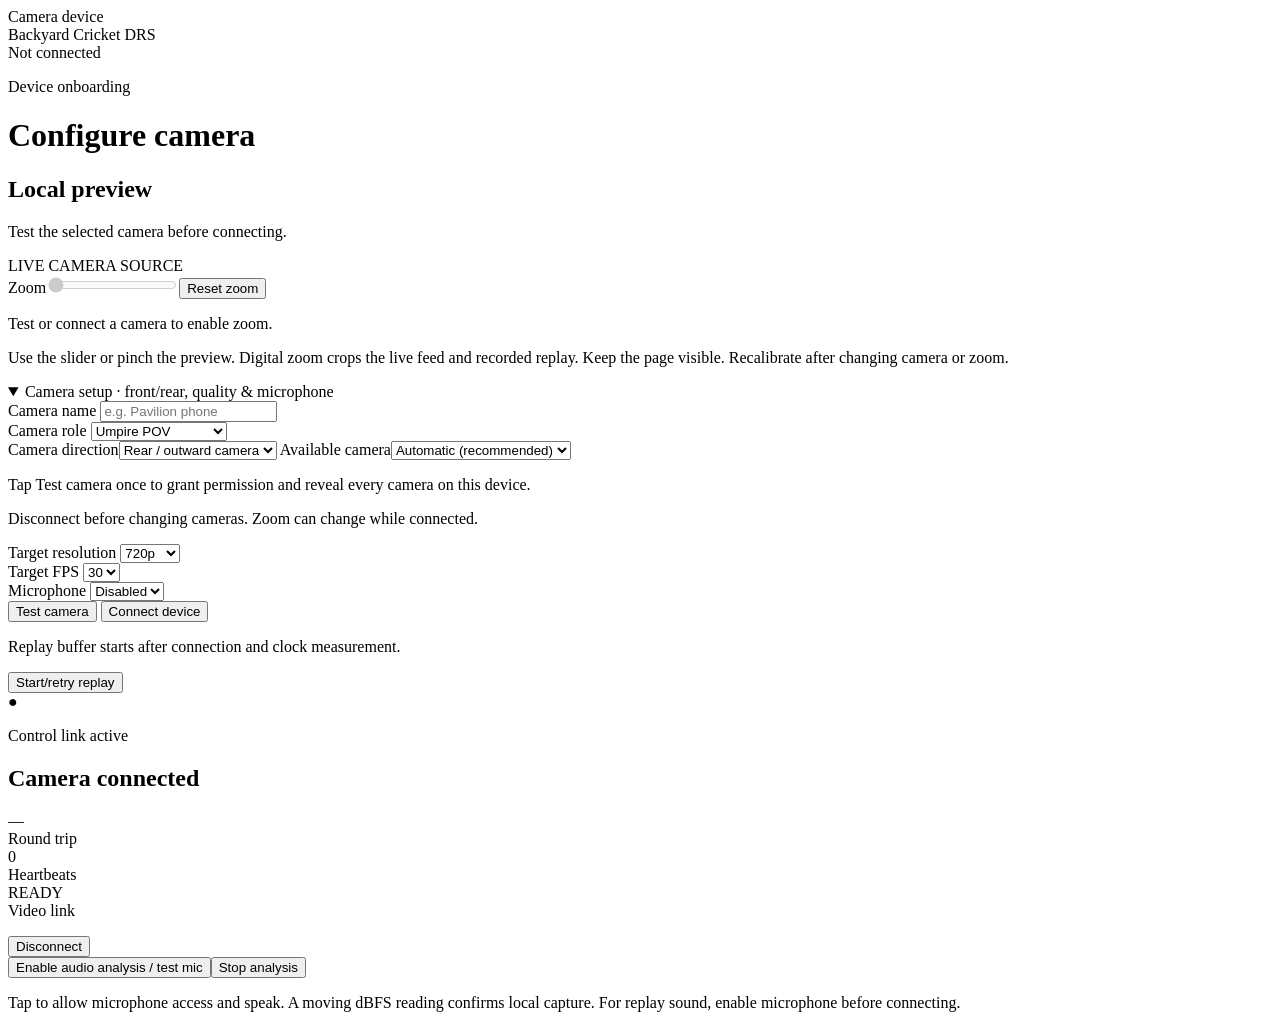
==== frontend/camera/index.html @ 726209fe "Release Cricket Broadcast System 1.0.2" ====
<!doctype html>
<html lang="en">
<head>
  <meta charset="utf-8">
  <meta name="viewport" content="width=device-width, initial-scale=1">
  <meta name="theme-color" content="#07090c">
  <title>Camera Setup · Backyard Cricket DRS</title>
  <link rel="stylesheet" href="/static/styles.css?v=0.15.2">
<link rel="stylesheet" href="/static/studio.css?v=0.15.2"></head>
<body>
  <header class="topbar">
    <div class="brand">
      <div class="brand-mark" aria-hidden="true"></div>
      <div><div class="brand-kicker">Camera device</div><div class="brand-title">Backyard Cricket DRS</div></div>
    </div>
    <div id="connectionPill" class="status-pill offline"><span class="status-dot"></span><span>Not connected</span></div>
  </header>

  <main class="page camera-page">
    <div class="section-heading">
      <div><p class="eyebrow">Device onboarding</p><h1>Configure camera</h1></div>
    </div>

    <section class="panel setup-layout" aria-label="Camera configuration">


      <div class="preview-panel">
        <video id="preview" autoplay muted playsinline hidden></video>
        <div id="previewEmpty" class="preview-empty">
          <div><div class="camera-icon" aria-hidden="true"></div><h2>Local preview</h2><p>Test the selected camera before connecting.</p></div>
        </div>
        <div class="preview-label">LIVE CAMERA SOURCE</div>
      </div>
      <div class="capture-zoom-dock"><label for="cameraZoom">Zoom</label><input id="cameraZoom" type="range" min="1" max="4" step="0.01" value="1" disabled><button id="resetZoom" type="button" class="btn">Reset zoom</button><p id="zoomStatus" role="status">Test or connect a camera to enable zoom.</p><p>Use the slider or pinch the preview. Digital zoom crops the live feed and recorded replay. Keep the page visible. Recalibrate after changing camera or zoom.</p></div>
<details class="capture-settings" open><summary>Camera setup · front/rear, quality &amp; microphone</summary>      <form id="cameraForm" class="setup-form" onsubmit="return false">
        <div class="form-grid">
          <div class="field field-wide">
            <label for="cameraName">Camera name</label>
            <input id="cameraName" maxlength="48" required placeholder="e.g. Pavilion phone">
          </div>
          <div class="field field-wide">
            <label for="cameraRole">Camera role</label>
            <select id="cameraRole">
              <option value="UMPIRE_POV">Umpire POV</option>
              <option value="CREASE_LEFT">Crease left</option>
              <option value="CREASE_RIGHT">Crease right</option>
              <option value="WICKET_MIC">Wicket microphone</option>
              <option value="OTHER">Other angle</option>
            </select>
          </div>
          <div class="field">
            <label for="cameraFacing">Camera direction</label><select id="cameraFacing"><option value="environment">Rear / outward camera</option><option value="user">Front / selfie camera</option></select>
            <label for="cameraDevice">Available camera</label><select id="cameraDevice"><option value="">Automatic (recommended)</option></select><p id="cameraDeviceNote">Tap Test camera once to grant permission and reveal every camera on this device.</p><p>Disconnect before changing cameras. Zoom can change while connected.</p>
            <label for="resolution">Target resolution</label>
            <select id="resolution">
              <option value="1280x720">720p</option>
              <option value="1920x1080">1080p</option>
              <option value="640x480">480p</option>
            </select>
          </div>
          <div class="field">
            <label for="fps">Target FPS</label>
            <select id="fps"><option>30</option><option>60</option><option>24</option><option>15</option></select>
          </div>
          <div class="field field-wide">
            <label for="microphone">Microphone</label>
            <select id="microphone"><option value="false">Disabled</option><option value="true">Enabled</option></select>
          </div>
        </div>
        <div id="secureWarning" class="warning" hidden>
          This page is using HTTP. Device registration works, but most phones block camera and microphone access until the server uses a trusted HTTPS certificate.
        </div>
        <div class="setup-actions">
          <button id="previewButton" class="btn" type="button">Test camera</button>
          <button id="connectButton" class="btn btn-primary" type="button">Connect device</button>
        </div>
        <div id="runtimeError" class="warning error-warning" hidden></div>
      </form></details>    </section>

    <p id="recordingStatus" role="status">Replay buffer starts after connection and clock measurement.</p>
    <button id="retryRecording" class="btn" type="button">Start/retry replay</button>
    <section id="connectionCard" class="panel connection-card" aria-live="polite">
      <div class="connection-hero">
        <div class="signal-ring">●</div>
        <div><p class="eyebrow">Control link active</p><h2 id="connectedName">Camera connected</h2></div>
      </div>
      <div class="connection-facts">
        <div class="stat"><div id="latencyValue" class="stat-value">—</div><div class="stat-label">Round trip</div></div>
        <div class="stat"><div id="heartbeatValue" class="stat-value">0</div><div class="stat-label">Heartbeats</div></div>
        <div class="stat"><div id="streamStatusValue" class="stat-value">READY</div><div class="stat-label">Video link</div></div>
      </div>
      <button id="disconnectButton" class="btn btn-danger" style="margin-top:16px" type="button">Disconnect</button>
    </section>
  <section class="panel side-panel"><button type="button" class="btn" id="enableAudio">Enable audio analysis / test mic</button><button type="button" class="btn" id="stopAudio">Stop analysis</button><p id="audioStatus">Tap to allow microphone access and speak. A moving dBFS reading confirms local capture. For replay sound, enable microphone before connecting.</p></section></main>
  <div id="toast" class="toast" role="status"></div>
  <script>
    (function () {
      var form = document.getElementById("cameraForm");
      var panel = document.getElementById("runtimeError");
      form.addEventListener("submit", function (event) { event.preventDefault(); });
      function report(message) {
        panel.hidden = false;
        panel.textContent = "Camera controls could not start: " + message + ". Try reloading the page. If it continues, send the umpire the browser name/version and this message.";
      }
      window.addEventListener("error", function (event) { report(event.message || "browser script error"); });
      window.addEventListener("unhandledrejection", function (event) {
        var reason = event.reason && event.reason.message ? event.reason.message : String(event.reason || "browser promise error");
        report(reason);
      });
      window.setTimeout(function () {
        if (!window.__drsCameraReady) report("this browser did not load the camera module");
      }, 2500);
    }());
  </script>
  <script defer src="/static/common.js?v=0.15.2"></script>
  <script defer src="/static/recording.js?v=0.15.2"></script>
  <script defer src="/static/audio.js?v=0.15.2"></script><script defer src="/static/camera-optics.js?v=0.15.2"></script><script defer src="/static/camera.js?v=0.15.2"></script>
</body>
</html>
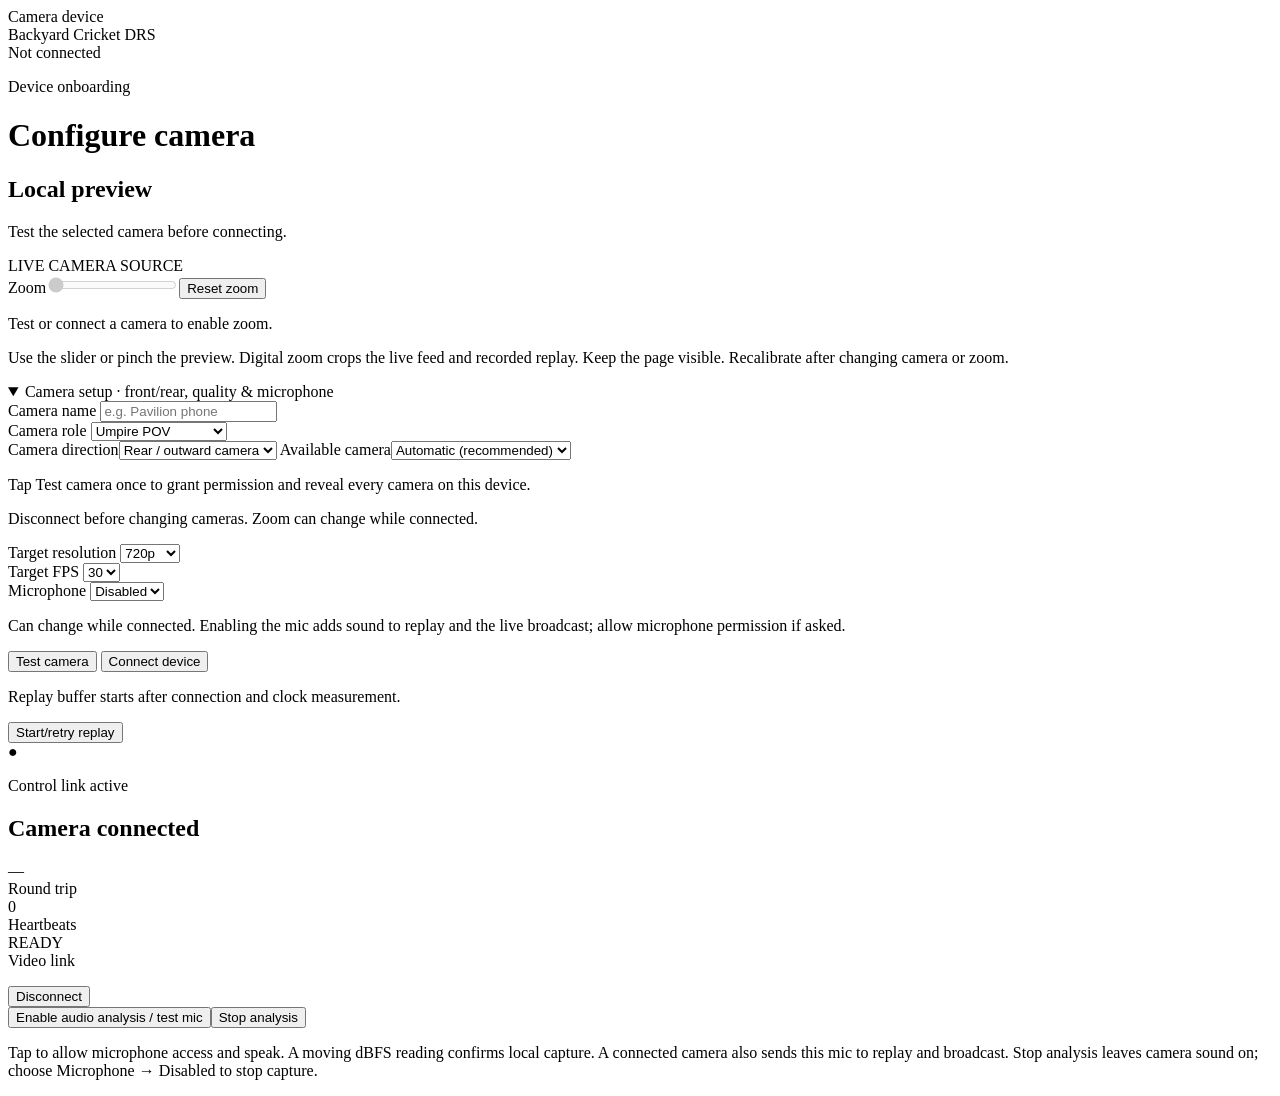
==== commit 719c6871: "Release 1.1.0: delayed broadcast, camera audio and wicket graphics" ====
--- a/frontend/camera/index.html
+++ b/frontend/camera/index.html
@@ -65,6 +65,7 @@
           <div class="field field-wide">
             <label for="microphone">Microphone</label>
             <select id="microphone"><option value="false">Disabled</option><option value="true">Enabled</option></select>
+            <p>Can change while connected. Enabling the mic adds sound to replay and the live broadcast; allow microphone permission if asked.</p>
           </div>
         </div>
         <div id="secureWarning" class="warning" hidden>
@@ -91,7 +92,7 @@
       </div>
       <button id="disconnectButton" class="btn btn-danger" style="margin-top:16px" type="button">Disconnect</button>
     </section>
-  <section class="panel side-panel"><button type="button" class="btn" id="enableAudio">Enable audio analysis / test mic</button><button type="button" class="btn" id="stopAudio">Stop analysis</button><p id="audioStatus">Tap to allow microphone access and speak. A moving dBFS reading confirms local capture. For replay sound, enable microphone before connecting.</p></section></main>
+  <section class="panel side-panel"><button type="button" class="btn" id="enableAudio">Enable audio analysis / test mic</button><button type="button" class="btn" id="stopAudio">Stop analysis</button><p id="audioStatus">Tap to allow microphone access and speak. A moving dBFS reading confirms local capture. A connected camera also sends this mic to replay and broadcast. Stop analysis leaves camera sound on; choose Microphone → Disabled to stop capture.</p></section></main>
   <div id="toast" class="toast" role="status"></div>
   <script>
     (function () {
@@ -113,7 +114,7 @@
     }());
   </script>
   <script defer src="/static/common.js?v=0.15.2"></script>
-  <script defer src="/static/recording.js?v=0.15.2"></script>
-  <script defer src="/static/audio.js?v=0.15.2"></script><script defer src="/static/camera-optics.js?v=0.15.2"></script><script defer src="/static/camera.js?v=0.15.2"></script>
+  <script defer src="/static/recording.js?v=1.1.0"></script>
+  <script defer src="/static/audio.js?v=1.1.0"></script><script defer src="/static/camera-optics.js?v=0.15.2"></script><script defer src="/static/camera.js?v=1.1.0"></script>
 </body>
 </html>
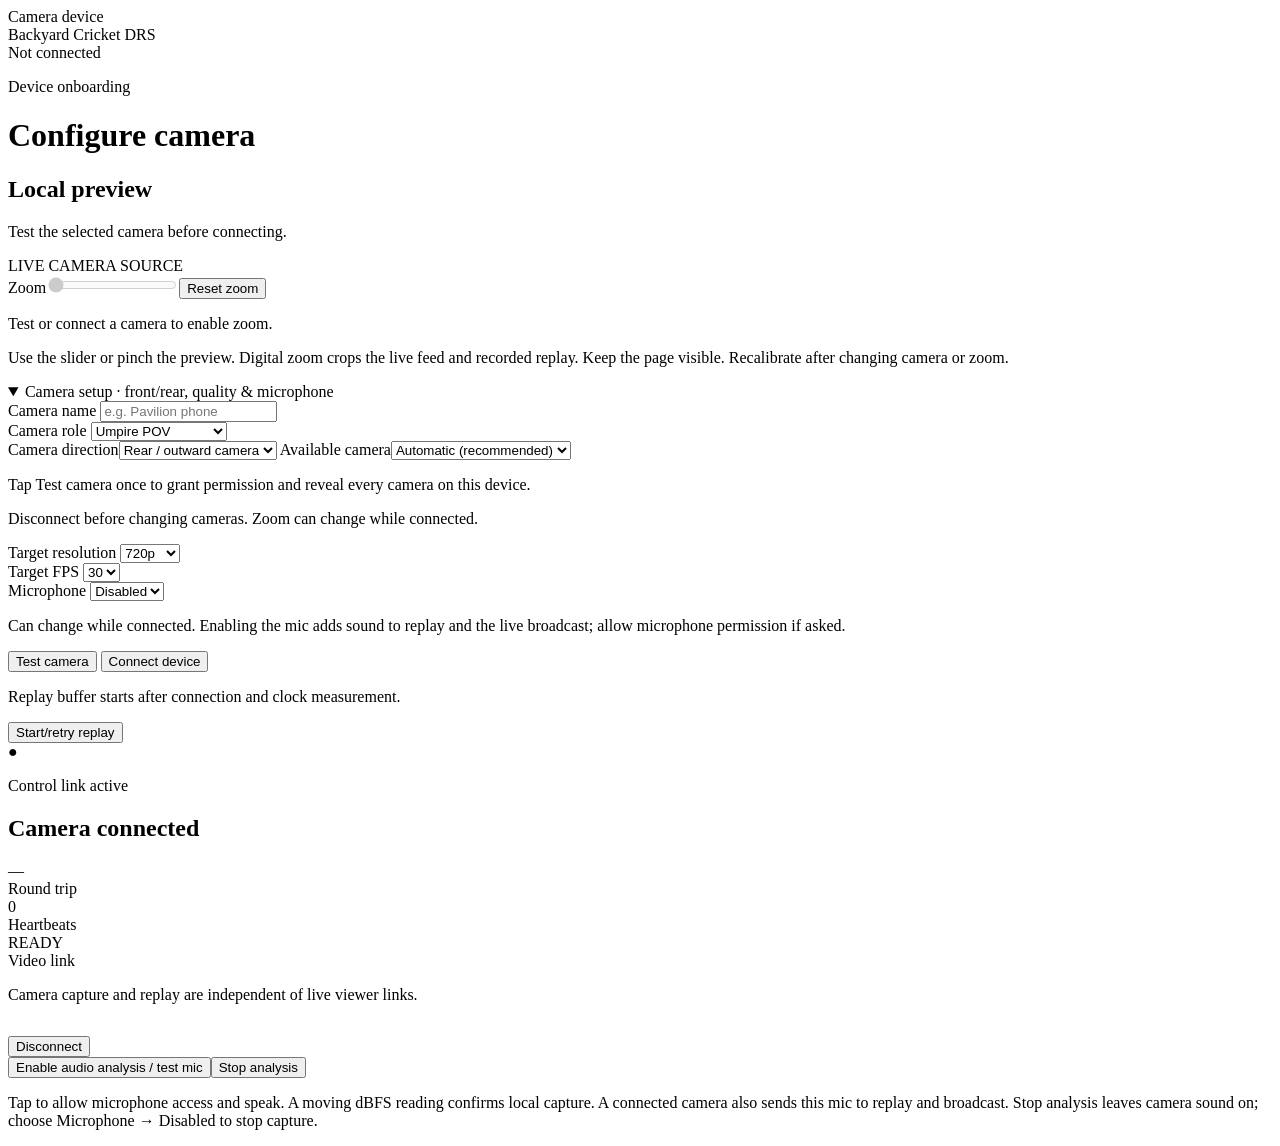
==== commit 50b4206b: "Fix chase scoring and buffered playback; add camera battery status" ====
--- a/frontend/camera/index.html
+++ b/frontend/camera/index.html
@@ -90,6 +90,7 @@
         <div class="stat"><div id="heartbeatValue" class="stat-value">0</div><div class="stat-label">Heartbeats</div></div>
         <div class="stat"><div id="streamStatusValue" class="stat-value">READY</div><div class="stat-label">Video link</div></div>
       </div>
+      <p id="videoLinkNote" role="status">Camera capture and replay are independent of live viewer links.</p>
       <button id="disconnectButton" class="btn btn-danger" style="margin-top:16px" type="button">Disconnect</button>
     </section>
   <section class="panel side-panel"><button type="button" class="btn" id="enableAudio">Enable audio analysis / test mic</button><button type="button" class="btn" id="stopAudio">Stop analysis</button><p id="audioStatus">Tap to allow microphone access and speak. A moving dBFS reading confirms local capture. A connected camera also sends this mic to replay and broadcast. Stop analysis leaves camera sound on; choose Microphone → Disabled to stop capture.</p></section></main>
@@ -114,7 +115,8 @@
     }());
   </script>
   <script defer src="/static/common.js?v=0.15.2"></script>
-  <script defer src="/static/recording.js?v=1.1.0"></script>
-  <script defer src="/static/audio.js?v=1.1.0"></script><script defer src="/static/camera-optics.js?v=0.15.2"></script><script defer src="/static/camera.js?v=1.1.0"></script>
+  <script defer src="/static/battery.js?v=1.1.2"></script>
+  <script defer src="/static/recording.js?v=1.1.2"></script>
+  <script defer src="/static/audio.js?v=1.1.0"></script><script defer src="/static/camera-optics.js?v=0.15.2"></script><script defer src="/static/camera.js?v=1.1.2"></script>
 </body>
 </html>
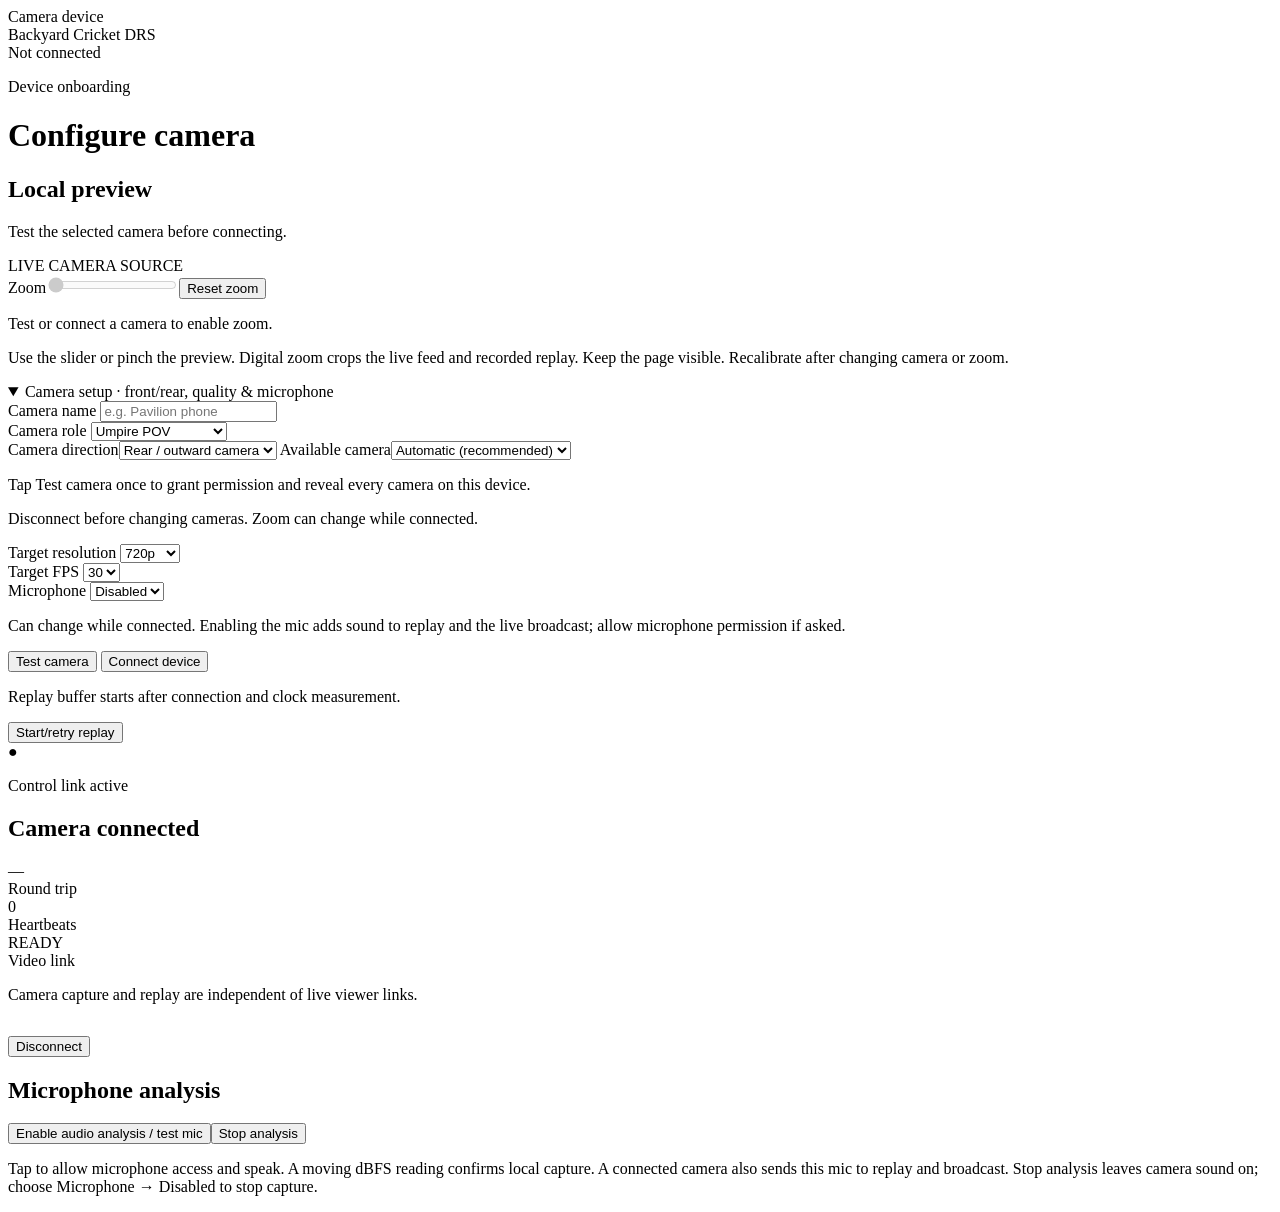
==== commit 31a66105: "Unify operator UI, add collapsible sections and broadcast branding" ====
--- a/frontend/camera/index.html
+++ b/frontend/camera/index.html
@@ -3,11 +3,11 @@
 <head>
   <meta charset="utf-8">
   <meta name="viewport" content="width=device-width, initial-scale=1">
-  <meta name="theme-color" content="#07090c">
+  <meta name="theme-color" content="#0d110f">
   <title>Camera Setup · Backyard Cricket DRS</title>
   <link rel="stylesheet" href="/static/styles.css?v=0.15.2">
-<link rel="stylesheet" href="/static/studio.css?v=0.15.2"></head>
-<body>
+<link rel="stylesheet" href="/static/studio.css?v=0.15.2"><link rel="stylesheet" href="/static/app-theme.css?v=1.3.0"></head>
+<body class="app-ui">
   <header class="topbar">
     <div class="brand">
       <div class="brand-mark" aria-hidden="true"></div>
@@ -32,7 +32,7 @@
         <div class="preview-label">LIVE CAMERA SOURCE</div>
       </div>
       <div class="capture-zoom-dock"><label for="cameraZoom">Zoom</label><input id="cameraZoom" type="range" min="1" max="4" step="0.01" value="1" disabled><button id="resetZoom" type="button" class="btn">Reset zoom</button><p id="zoomStatus" role="status">Test or connect a camera to enable zoom.</p><p>Use the slider or pinch the preview. Digital zoom crops the live feed and recorded replay. Keep the page visible. Recalibrate after changing camera or zoom.</p></div>
-<details class="capture-settings" open><summary>Camera setup · front/rear, quality &amp; microphone</summary>      <form id="cameraForm" class="setup-form" onsubmit="return false">
+<details class="capture-settings" data-collapsible="camera-setup" open><summary>Camera setup · front/rear, quality &amp; microphone</summary>      <form id="cameraForm" class="setup-form" onsubmit="return false">
         <div class="form-grid">
           <div class="field field-wide">
             <label for="cameraName">Camera name</label>
@@ -93,7 +93,7 @@
       <p id="videoLinkNote" role="status">Camera capture and replay are independent of live viewer links.</p>
       <button id="disconnectButton" class="btn btn-danger" style="margin-top:16px" type="button">Disconnect</button>
     </section>
-  <section class="panel side-panel"><button type="button" class="btn" id="enableAudio">Enable audio analysis / test mic</button><button type="button" class="btn" id="stopAudio">Stop analysis</button><p id="audioStatus">Tap to allow microphone access and speak. A moving dBFS reading confirms local capture. A connected camera also sends this mic to replay and broadcast. Stop analysis leaves camera sound on; choose Microphone → Disabled to stop capture.</p></section></main>
+  <section class="panel side-panel" data-collapsible="microphone-analysis" data-collapse-default="closed"><h2>Microphone analysis</h2><button type="button" class="btn" id="enableAudio">Enable audio analysis / test mic</button><button type="button" class="btn" id="stopAudio">Stop analysis</button><p id="audioStatus">Tap to allow microphone access and speak. A moving dBFS reading confirms local capture. A connected camera also sends this mic to replay and broadcast. Stop analysis leaves camera sound on; choose Microphone → Disabled to stop capture.</p></section></main>
   <div id="toast" class="toast" role="status"></div>
   <script>
     (function () {
@@ -114,7 +114,7 @@
       }, 2500);
     }());
   </script>
-  <script defer src="/static/common.js?v=0.15.2"></script>
+  <script defer src="/static/sections.js?v=1.3.0"></script><script defer src="/static/common.js?v=0.15.2"></script>
   <script defer src="/static/battery.js?v=1.1.2"></script>
   <script defer src="/static/recording.js?v=1.1.2"></script>
   <script defer src="/static/audio.js?v=1.1.0"></script><script defer src="/static/camera-optics.js?v=0.15.2"></script><script defer src="/static/camera.js?v=1.1.2"></script>
